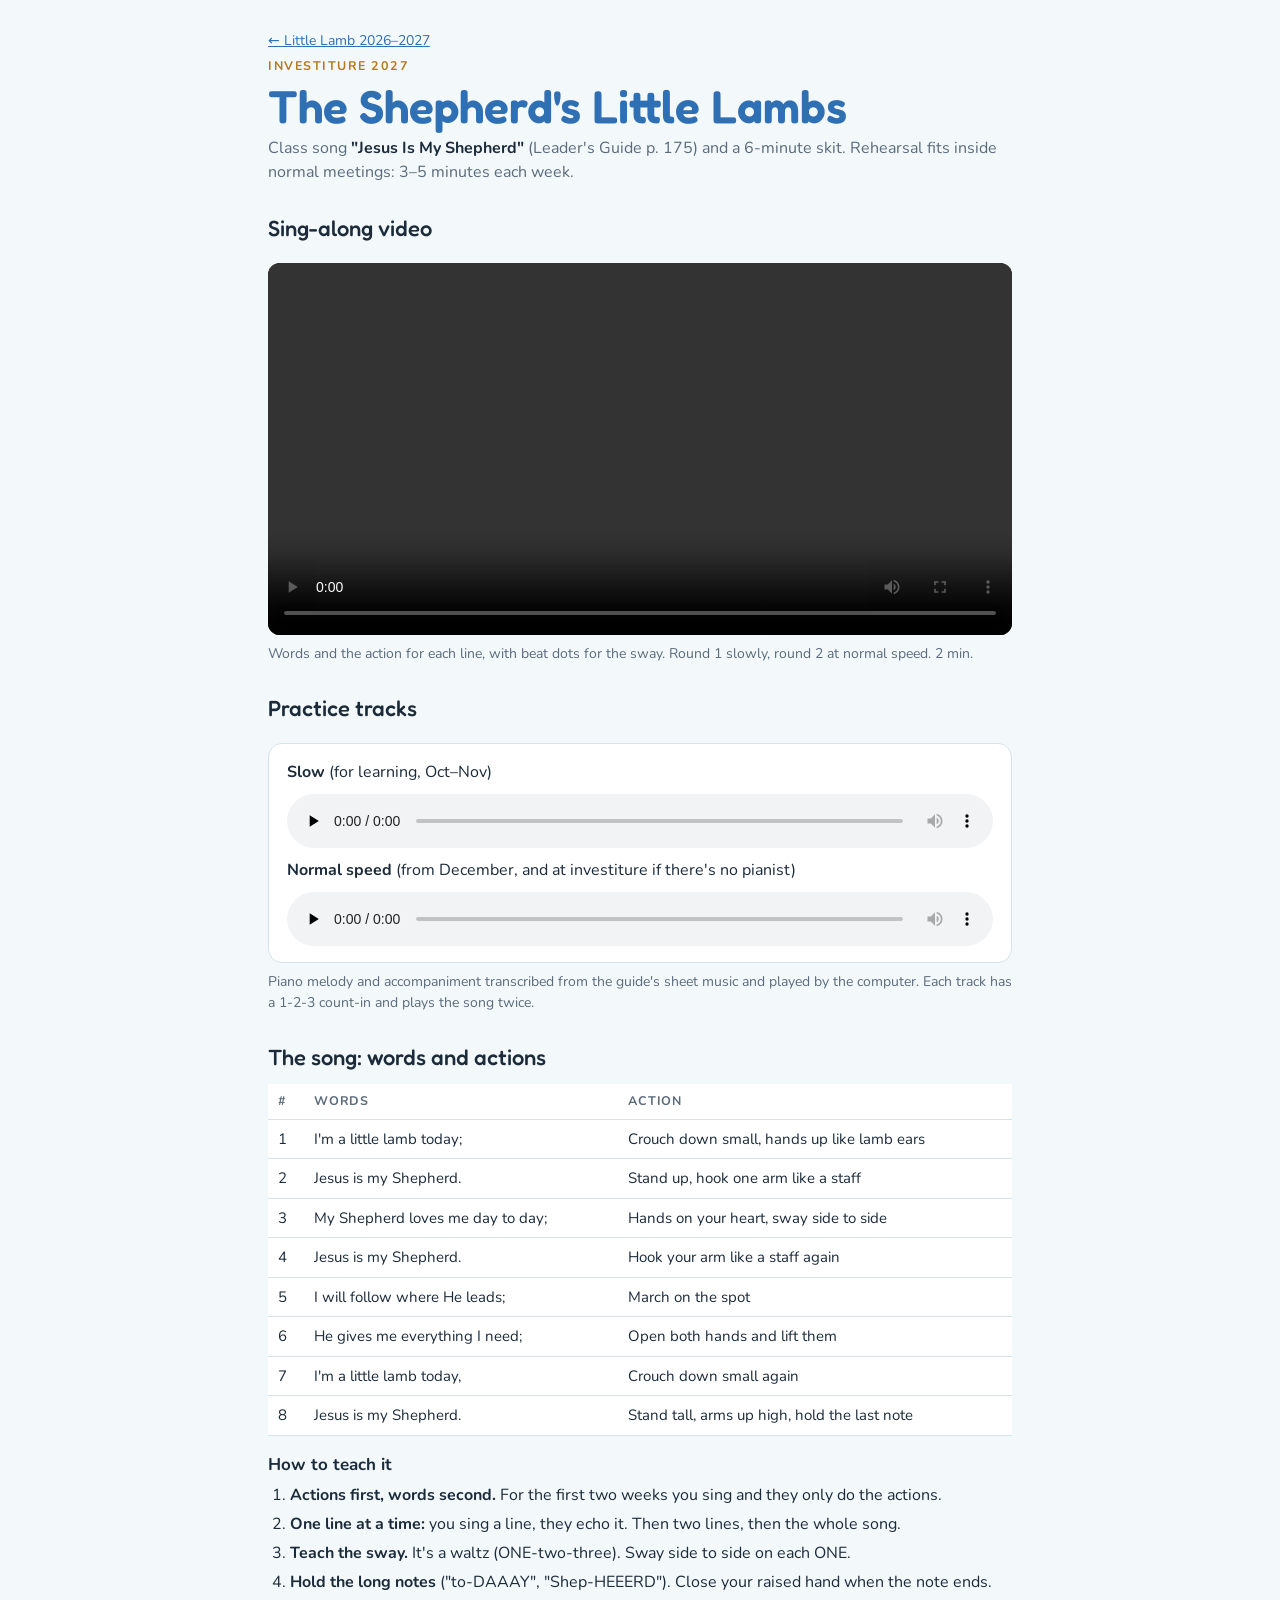
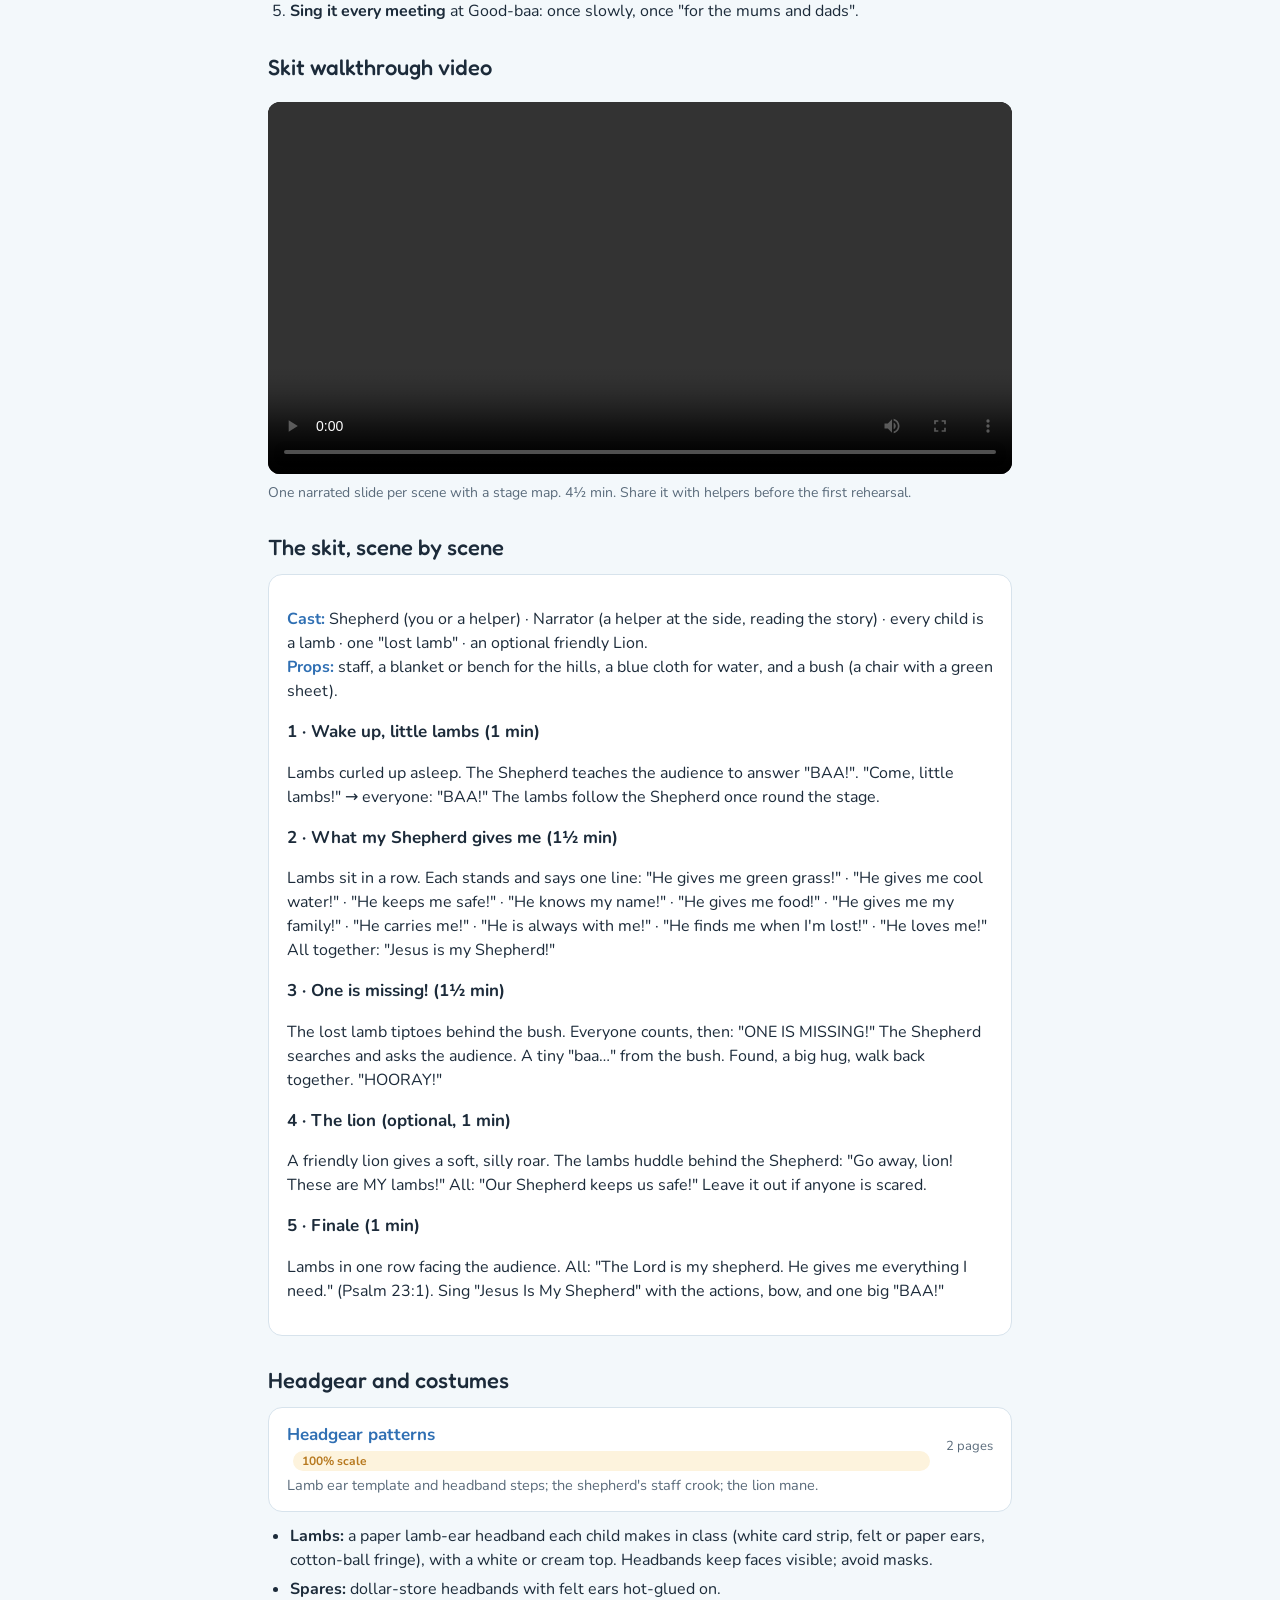
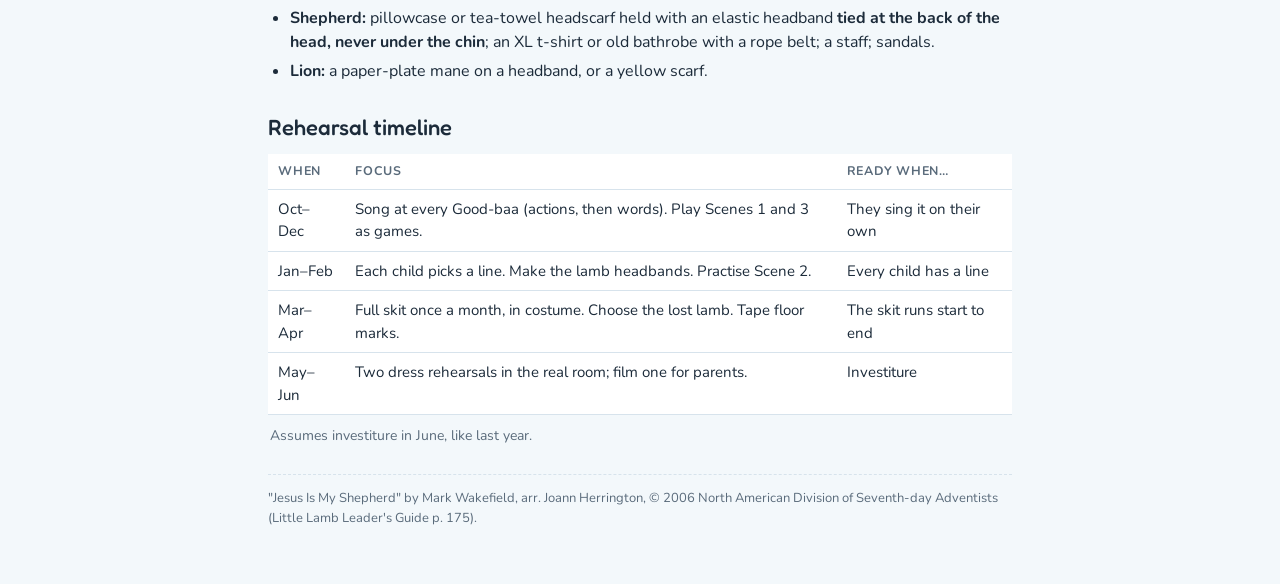
==== investiture/index.html @ 6e7b1fc1 "Little Lamb 2026-2027: Meeting 2 kit and investiture plan Co-Authored-By: Claude Opus 5.5 <noreply@a" ====
<!DOCTYPE html>
<html lang="en"><head><meta charset="utf-8"><meta name="viewport" content="width=device-width,initial-scale=1">
<title>Investiture 2027 Song and Skit</title>
<link rel="stylesheet" href="https://fonts.googleapis.com/css2?family=Fredoka:wght@500;600&family=Nunito:wght@400;600;700&display=swap">
<link rel="stylesheet" href="../style.css">
</head><body>
<div class="wrap">
  <header>
    <div class="crumb"><a href="../">← Little Lamb 2026–2027</a></div>
    <div class="eyebrow">Investiture 2027</div>
    <h1>The Shepherd's Little Lambs</h1>
    <p class="meta">Class song <b>"Jesus Is My Shepherd"</b> (Leader's Guide p. 175) and a 6-minute skit. Rehearsal fits inside normal meetings: 3–5 minutes each week.</p>
  </header>

  <section class="media">
    <h2>Sing-along video</h2>
    <video controls preload="metadata" src="song-singalong.mp4"></video>
    <div class="cap">Words and the action for each line, with beat dots for the sway. Round 1 slowly, round 2 at normal speed. 2 min.</div>
  </section>

  <section class="media">
    <h2>Practice tracks</h2>
    <div class="card" style="display:grid;gap:10px">
      <div><b>Slow</b> (for learning, Oct–Nov)</div>
      <audio controls preload="none" src="song-practice-slow.mp3"></audio>
      <div><b>Normal speed</b> (from December, and at investiture if there's no pianist)</div>
      <audio controls preload="none" src="song-practice-normal.mp3"></audio>
    </div>
    <div class="cap">Piano melody and accompaniment transcribed from the guide's sheet music and played by the computer. Each track has a 1-2-3 count-in and plays the song twice.</div>
  </section>

  <section>
    <h2>The song: words and actions</h2>
    <div class="tablewrap"><table>
      <tr><th>#</th><th>Words</th><th>Action</th></tr>
      <tr><td>1</td><td>I'm a little lamb today;</td><td>Crouch down small, hands up like lamb ears</td></tr>
      <tr><td>2</td><td>Jesus is my Shepherd.</td><td>Stand up, hook one arm like a staff</td></tr>
      <tr><td>3</td><td>My Shepherd loves me day to day;</td><td>Hands on your heart, sway side to side</td></tr>
      <tr><td>4</td><td>Jesus is my Shepherd.</td><td>Hook your arm like a staff again</td></tr>
      <tr><td>5</td><td>I will follow where He leads;</td><td>March on the spot</td></tr>
      <tr><td>6</td><td>He gives me everything I need;</td><td>Open both hands and lift them</td></tr>
      <tr><td>7</td><td>I'm a little lamb today,</td><td>Crouch down small again</td></tr>
      <tr><td>8</td><td>Jesus is my Shepherd.</td><td>Stand tall, arms up high, hold the last note</td></tr>
    </table></div>
    <h3>How to teach it</h3>
    <ol>
      <li><b>Actions first, words second.</b> For the first two weeks you sing and they only do the actions.</li>
      <li><b>One line at a time:</b> you sing a line, they echo it. Then two lines, then the whole song.</li>
      <li><b>Teach the sway.</b> It's a waltz (ONE-two-three). Sway side to side on each ONE.</li>
      <li><b>Hold the long notes</b> ("to-DAAAY", "Shep-HEEERD"). Close your raised hand when the note ends.</li>
      <li><b>Sing it every meeting</b> at Good-baa: once slowly, once "for the mums and dads".</li>
    </ol>
  </section>

  <section class="media">
    <h2>Skit walkthrough video</h2>
    <video controls preload="metadata" src="skit-walkthrough.mp4"></video>
    <div class="cap">One narrated slide per scene with a stage map. 4½ min. Share it with helpers before the first rehearsal.</div>
  </section>

  <section>
    <h2>The skit, scene by scene</h2>
    <div class="card say">
      <p><b>Cast:</b> Shepherd (you or a helper) · Narrator (a helper at the side, reading the story) · every child is a lamb · one "lost lamb" · an optional friendly Lion.<br>
      <b>Props:</b> staff, a blanket or bench for the hills, a blue cloth for water, and a bush (a chair with a green sheet).</p>
      <h3>1 · Wake up, little lambs (1 min)</h3>
      <p>Lambs curled up asleep. The Shepherd teaches the audience to answer "BAA!". "Come, little lambs!" → everyone: "BAA!" The lambs follow the Shepherd once round the stage.</p>
      <h3>2 · What my Shepherd gives me (1½ min)</h3>
      <p>Lambs sit in a row. Each stands and says one line: "He gives me green grass!" · "He gives me cool water!" · "He keeps me safe!" · "He knows my name!" · "He gives me food!" · "He gives me my family!" · "He carries me!" · "He is always with me!" · "He finds me when I'm lost!" · "He loves me!" All together: "Jesus is my Shepherd!"</p>
      <h3>3 · One is missing! (1½ min)</h3>
      <p>The lost lamb tiptoes behind the bush. Everyone counts, then: "ONE IS MISSING!" The Shepherd searches and asks the audience. A tiny "baa…" from the bush. Found, a big hug, walk back together. "HOORAY!"</p>
      <h3>4 · The lion (optional, 1 min)</h3>
      <p>A friendly lion gives a soft, silly roar. The lambs huddle behind the Shepherd: "Go away, lion! These are MY lambs!" All: "Our Shepherd keeps us safe!" Leave it out if anyone is scared.</p>
      <h3>5 · Finale (1 min)</h3>
      <p>Lambs in one row facing the audience. All: "The Lord is my shepherd. He gives me everything I need." (Psalm 23:1). Sing "Jesus Is My Shepherd" with the actions, bow, and one big "BAA!"</p>
    </div>
  </section>

  <section>
    <h2>Headgear and costumes</h2>
    <div class="list">
      <div class="row"><a href="headgear-patterns.pdf">Headgear patterns</a><span class="flag">100% scale</span><span class="pages">2 pages</span>
        <span class="what">Lamb ear template and headband steps; the shepherd's staff crook; the lion mane.</span></div>
    </div>
    <ul style="margin-top:12px">
      <li><b>Lambs:</b> a paper lamb-ear headband each child makes in class (white card strip, felt or paper ears, cotton-ball fringe), with a white or cream top. Headbands keep faces visible; avoid masks.</li>
      <li><b>Spares:</b> dollar-store headbands with felt ears hot-glued on.</li>
      <li><b>Shepherd:</b> pillowcase or tea-towel headscarf held with an elastic headband <b>tied at the back of the head, never under the chin</b>; an XL t-shirt or old bathrobe with a rope belt; a staff; sandals.</li>
      <li><b>Lion:</b> a paper-plate mane on a headband, or a yellow scarf.</li>
    </ul>
  </section>

  <section>
    <h2>Rehearsal timeline</h2>
    <div class="tablewrap"><table>
      <tr><th>When</th><th>Focus</th><th>Ready when…</th></tr>
      <tr><td>Oct–Dec</td><td>Song at every Good-baa (actions, then words). Play Scenes 1 and 3 as games.</td><td>They sing it on their own</td></tr>
      <tr><td>Jan–Feb</td><td>Each child picks a line. Make the lamb headbands. Practise Scene 2.</td><td>Every child has a line</td></tr>
      <tr><td>Mar–Apr</td><td>Full skit once a month, in costume. Choose the lost lamb. Tape floor marks.</td><td>The skit runs start to end</td></tr>
      <tr><td>May–Jun</td><td>Two dress rehearsals in the real room; film one for parents.</td><td>Investiture</td></tr>
    </table></div>
    <p class="note">Assumes investiture in June, like last year.</p>
  </section>

  <footer>"Jesus Is My Shepherd" by Mark Wakefield, arr. Joann Herrington, © 2006 North American Division of Seventh-day Adventists (Little Lamb Leader's Guide p. 175).</footer>
</div>
</body></html>
---- style.css ----
:root {
  --bg:#f3f8fb; --surface:#ffffff; --ink:#1c2b3a; --soft:#5a6b7b; --line:#d7e3ec;
  --sky:#2f6fb3; --meadow:#2f8a5b; --meadow-soft:#e4f3ea; --sun:#b7791f; --sun-soft:#fdf3dd;
}
@media (prefers-color-scheme: dark) {
  :root {
    color-scheme:dark;
    --bg:#0f1a24; --surface:#172532; --ink:#e6eef5; --soft:#9fb1c2; --line:#2a3b4b;
    --sky:#7fb6ee; --meadow:#6fcf9c; --meadow-soft:#16352a; --sun:#f0c060; --sun-soft:#3a2f16;
  }
}
* { box-sizing:border-box; }
body { margin:0; background:var(--bg); color:var(--ink); font-family:Nunito,"Segoe UI",system-ui,sans-serif; font-size:16px; line-height:1.5; }
.wrap { max-width:780px; margin:0 auto; padding-inline:18px; padding-block:30px 56px; display:grid; gap:28px; }
header { display:grid; gap:6px; }
.crumb { font-size:14px; } .crumb a { color:var(--sky); }
.eyebrow { font-size:12.5px; letter-spacing:.12em; text-transform:uppercase; color:var(--sun); font-weight:700; }
h1 { font-family:Fredoka,Nunito,system-ui,sans-serif; font-weight:600; font-size:clamp(32px,7vw,46px); line-height:1.05; margin:0; color:var(--sky); text-wrap:balance; }
.meta { color:var(--soft); margin:0; } .meta b { color:var(--ink); }
h2 { font-family:Fredoka,Nunito,system-ui,sans-serif; font-weight:500; font-size:22px; margin:0 0 10px; }
h3 { font-size:17px; margin:16px 0 6px; }
.hero {
  display:flex; flex-wrap:wrap; gap:14px 20px; align-items:center; justify-content:space-between;
  background:var(--meadow-soft); border:1.5px solid var(--meadow); border-radius:16px; padding:18px 20px;
}
.hero p { margin:4px 0 0; color:var(--soft); max-width:46ch; } .hero h2 { margin:0; color:var(--meadow); }
.btn { display:inline-block; background:var(--meadow); color:var(--surface); text-decoration:none; font-weight:700; padding:12px 22px; border-radius:999px; white-space:nowrap; }
a:focus-visible { outline:3px solid var(--sun); outline-offset:3px; }
.list { background:var(--surface); border:1px solid var(--line); border-radius:14px; overflow:hidden; }
.row { display:grid; grid-template-columns:1fr auto; gap:4px 16px; align-items:center; padding:14px 18px; border-top:1px solid var(--line); }
.row:first-child { border-top:none; }
.row a { color:var(--sky); font-weight:700; text-decoration:none; font-size:17px; } .row a:hover { text-decoration:underline; }
.row .what { color:var(--soft); font-size:14.5px; grid-column:1; }
.row .pages { grid-row:1 / span 2; grid-column:2; font-size:13px; color:var(--soft); white-space:nowrap; }
.flag { display:inline-block; margin-left:6px; font-size:12px; font-weight:700; color:var(--sun); background:var(--sun-soft); border-radius:999px; padding:1px 9px; vertical-align:2px; }
.note { font-size:14px; color:var(--soft); margin:10px 2px 0; }
ol, ul { margin:0; padding-left:22px; display:grid; gap:5px; }
.card { background:var(--surface); border:1px solid var(--line); border-radius:14px; padding:16px 18px; }
video, audio { width:100%; border-radius:12px; display:block; }
video { background:#000; }
.media { display:grid; gap:8px; }
.media .cap { font-size:14px; color:var(--soft); }
.tablewrap { overflow-x:auto; }
table { border-collapse:collapse; width:100%; font-size:15px; background:var(--surface); }
th, td { text-align:left; vertical-align:top; padding:8px 10px; border-bottom:1px solid var(--line); }
th { font-size:12.5px; text-transform:uppercase; letter-spacing:.06em; color:var(--soft); }
.say b { color:var(--sky); }
footer { font-size:13px; color:var(--soft); border-top:1px dashed var(--line); padding-top:14px; }
@media (max-width:480px) { .row { grid-template-columns:1fr; } .row .pages { grid-row:auto; grid-column:1; } }
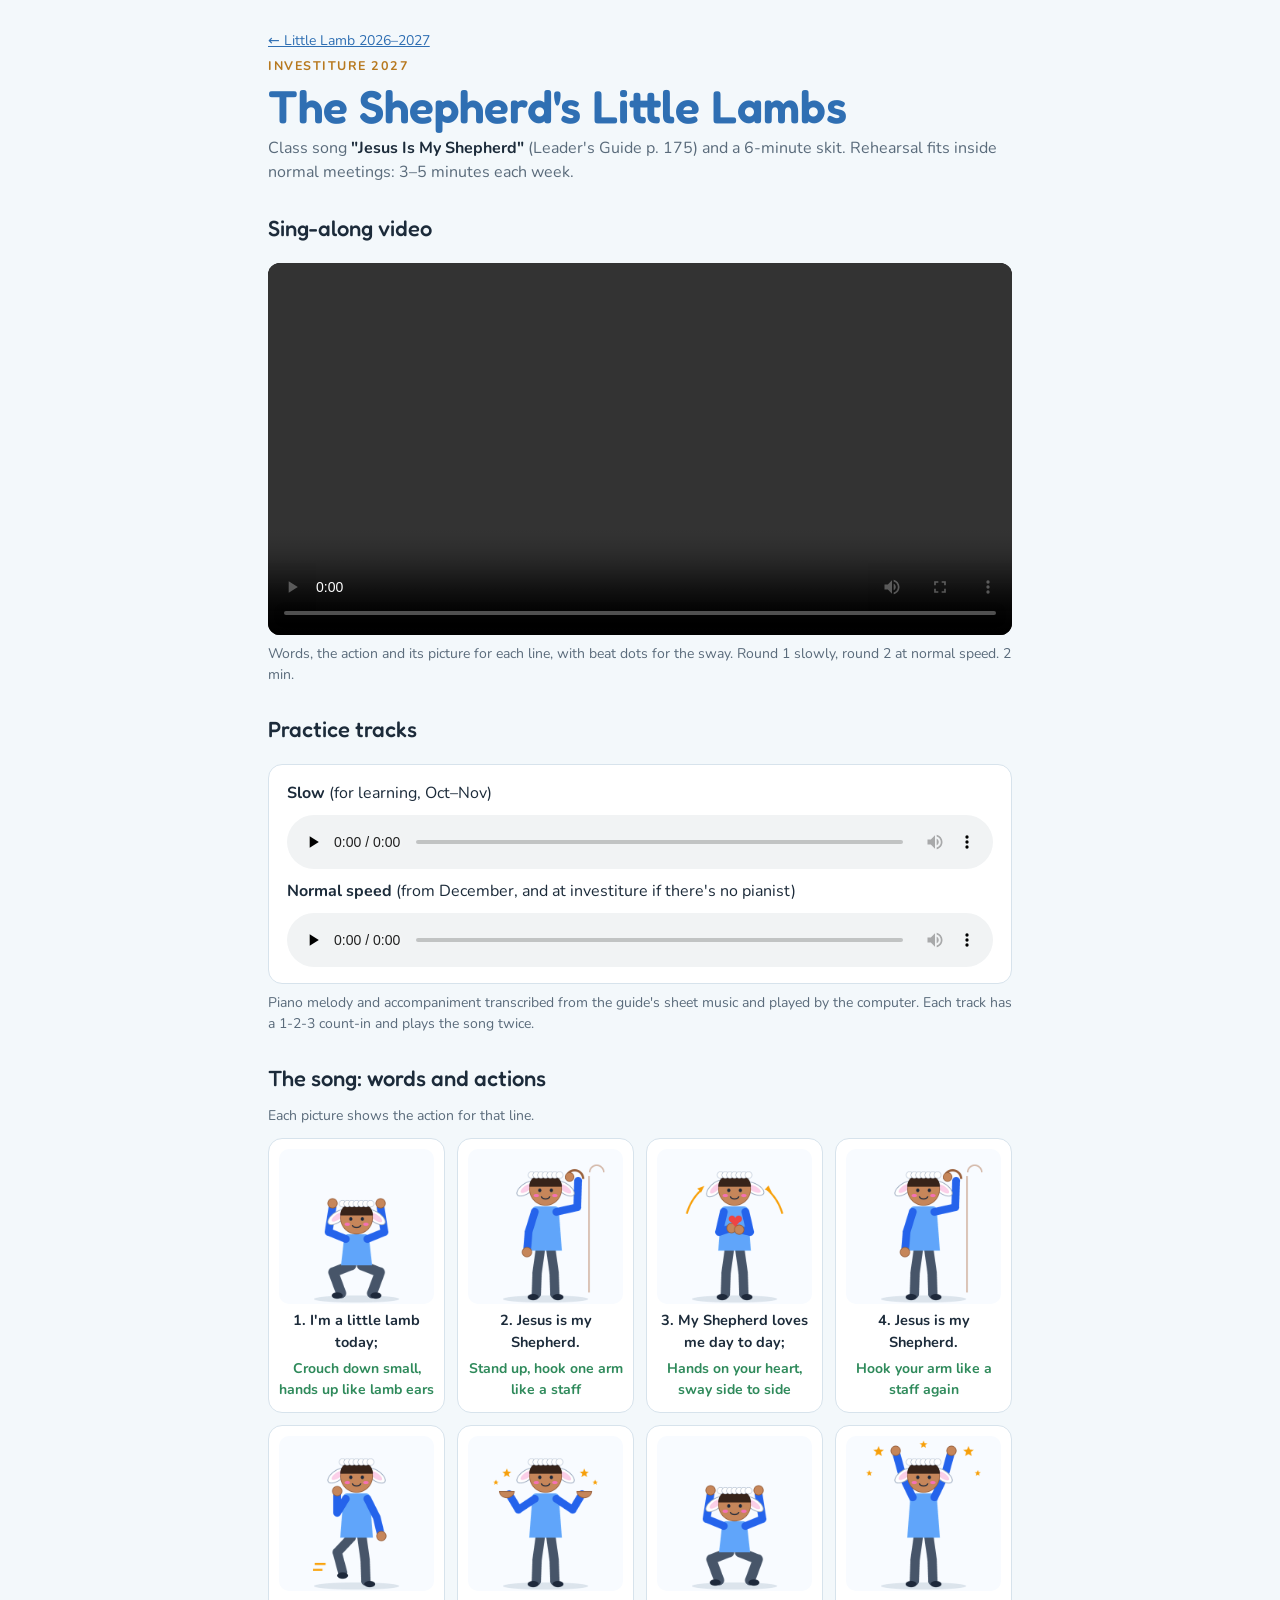
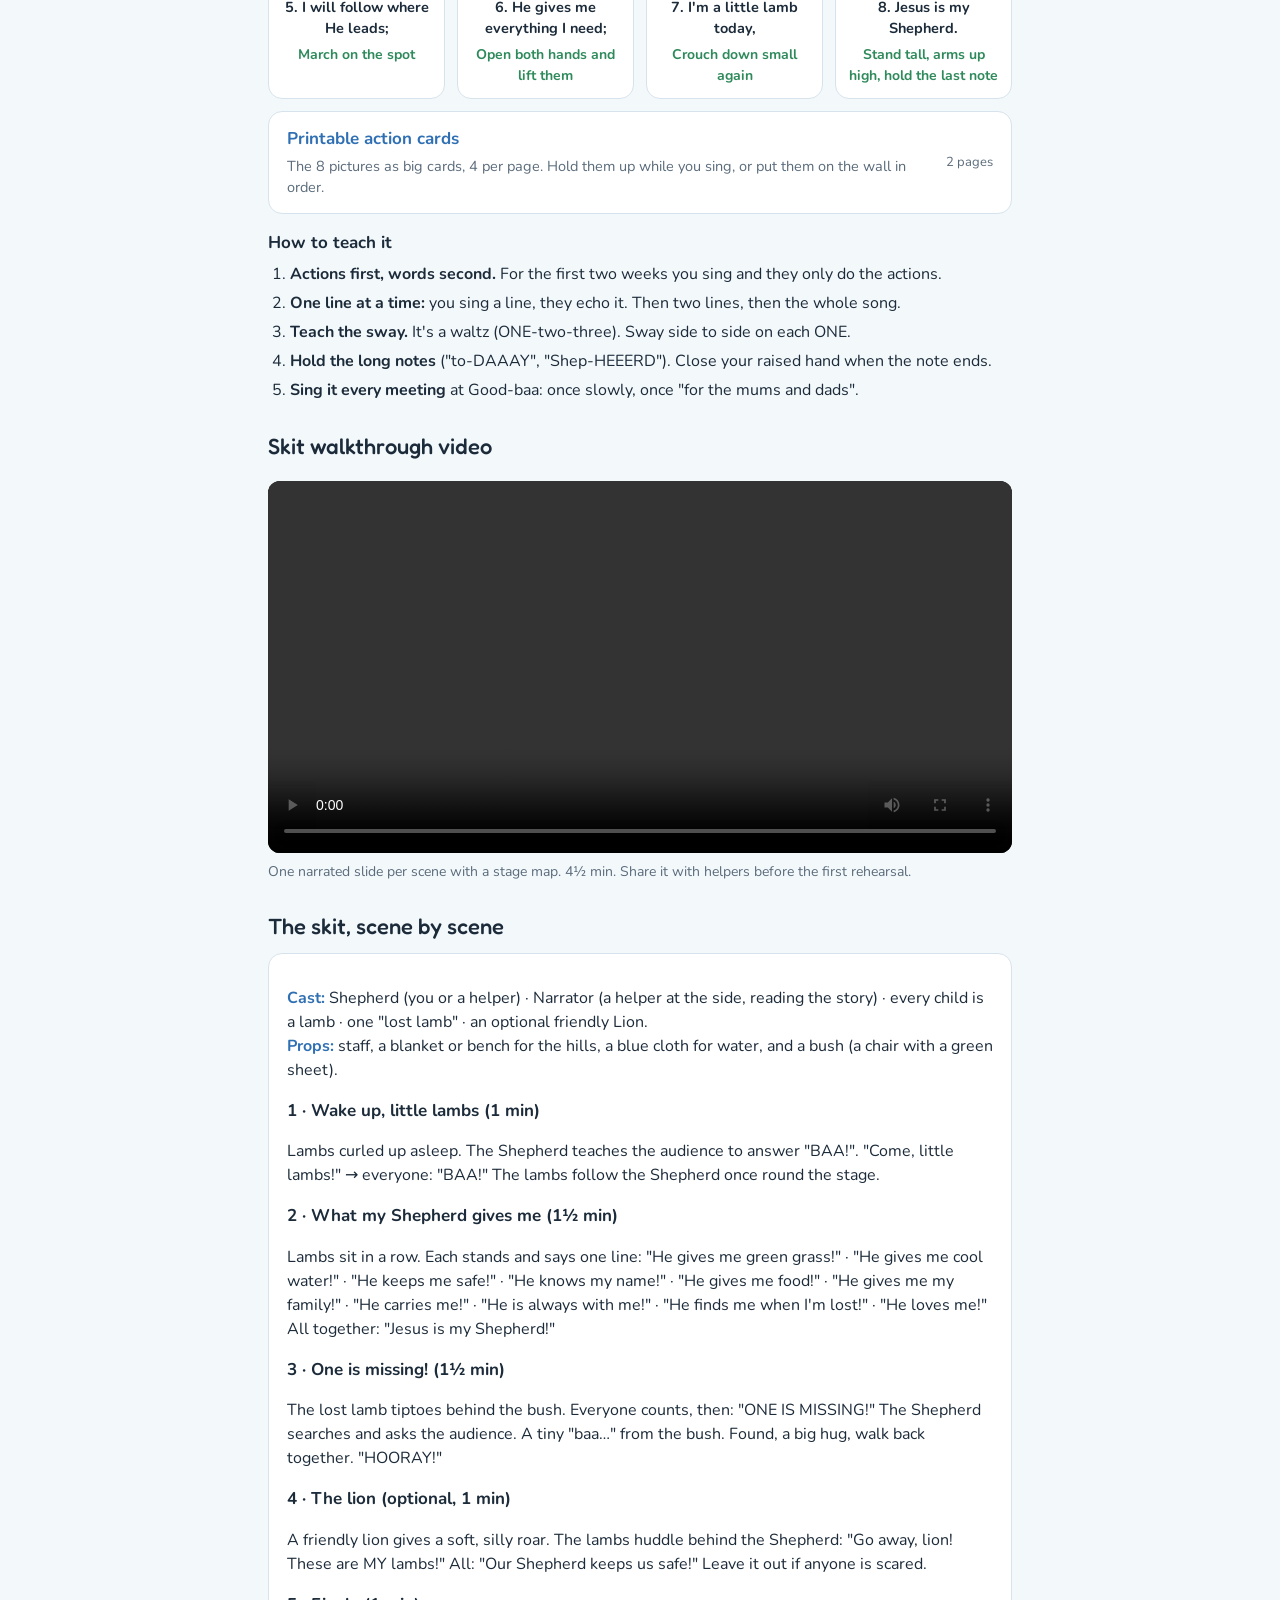
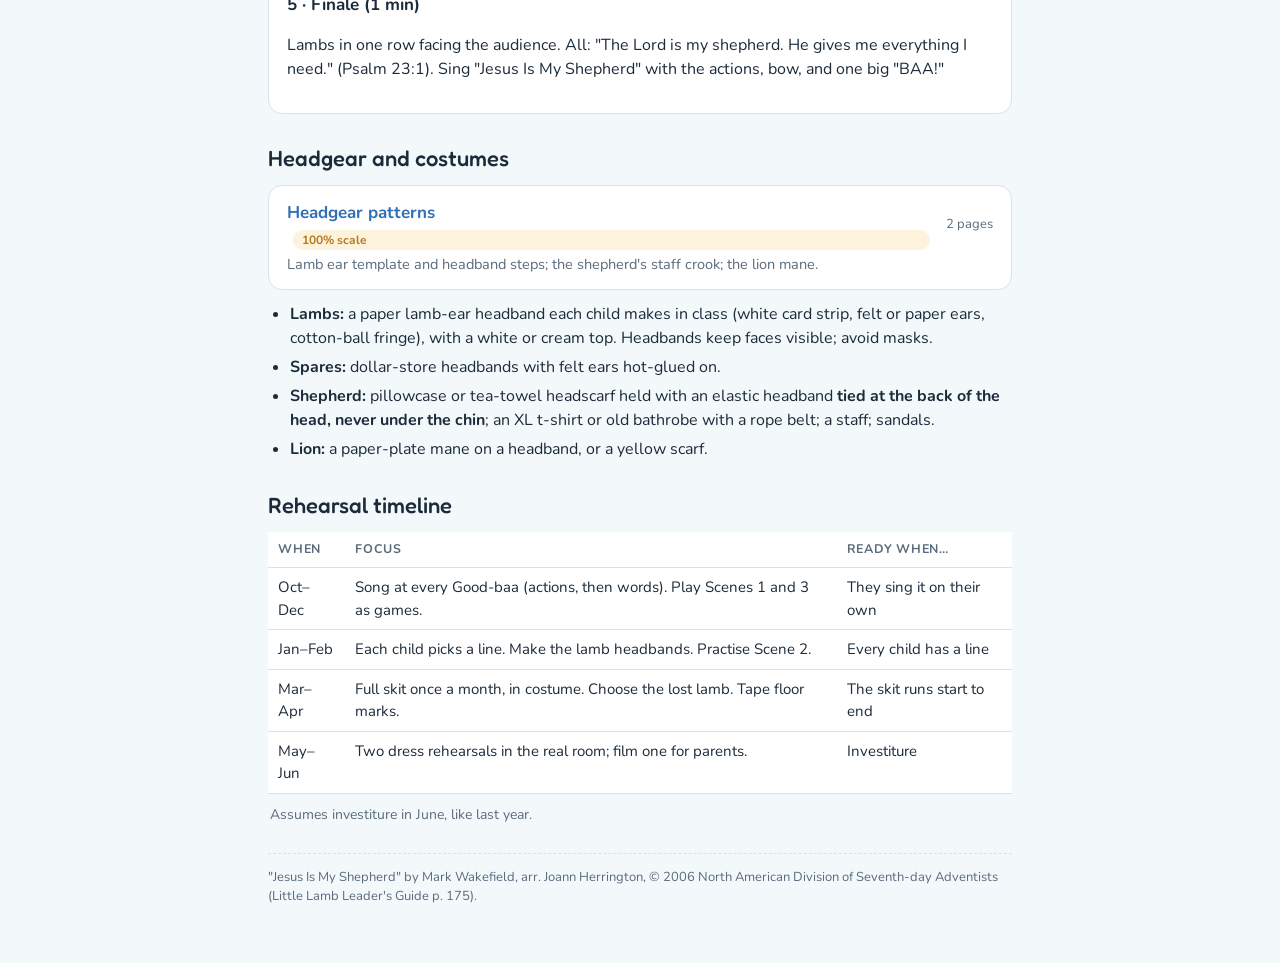
==== commit d43f914c: "Investiture: action pictures, printable action cards, sing-along video with pictures Co-Authored-By:" ====
--- a/investiture/index.html
+++ b/investiture/index.html
@@ -1,107 +1,108 @@
-<!DOCTYPE html>
-<html lang="en"><head><meta charset="utf-8"><meta name="viewport" content="width=device-width,initial-scale=1">
-<title>Investiture 2027 Song and Skit</title>
-<link rel="stylesheet" href="https://fonts.googleapis.com/css2?family=Fredoka:wght@500;600&family=Nunito:wght@400;600;700&display=swap">
-<link rel="stylesheet" href="../style.css">
-</head><body>
-<div class="wrap">
-  <header>
-    <div class="crumb"><a href="../">← Little Lamb 2026–2027</a></div>
-    <div class="eyebrow">Investiture 2027</div>
-    <h1>The Shepherd's Little Lambs</h1>
-    <p class="meta">Class song <b>"Jesus Is My Shepherd"</b> (Leader's Guide p. 175) and a 6-minute skit. Rehearsal fits inside normal meetings: 3–5 minutes each week.</p>
-  </header>
-
-  <section class="media">
-    <h2>Sing-along video</h2>
-    <video controls preload="metadata" src="song-singalong.mp4"></video>
-    <div class="cap">Words and the action for each line, with beat dots for the sway. Round 1 slowly, round 2 at normal speed. 2 min.</div>
-  </section>
-
-  <section class="media">
-    <h2>Practice tracks</h2>
-    <div class="card" style="display:grid;gap:10px">
-      <div><b>Slow</b> (for learning, Oct–Nov)</div>
-      <audio controls preload="none" src="song-practice-slow.mp3"></audio>
-      <div><b>Normal speed</b> (from December, and at investiture if there's no pianist)</div>
-      <audio controls preload="none" src="song-practice-normal.mp3"></audio>
-    </div>
-    <div class="cap">Piano melody and accompaniment transcribed from the guide's sheet music and played by the computer. Each track has a 1-2-3 count-in and plays the song twice.</div>
-  </section>
-
-  <section>
-    <h2>The song: words and actions</h2>
-    <div class="tablewrap"><table>
-      <tr><th>#</th><th>Words</th><th>Action</th></tr>
-      <tr><td>1</td><td>I'm a little lamb today;</td><td>Crouch down small, hands up like lamb ears</td></tr>
-      <tr><td>2</td><td>Jesus is my Shepherd.</td><td>Stand up, hook one arm like a staff</td></tr>
-      <tr><td>3</td><td>My Shepherd loves me day to day;</td><td>Hands on your heart, sway side to side</td></tr>
-      <tr><td>4</td><td>Jesus is my Shepherd.</td><td>Hook your arm like a staff again</td></tr>
-      <tr><td>5</td><td>I will follow where He leads;</td><td>March on the spot</td></tr>
-      <tr><td>6</td><td>He gives me everything I need;</td><td>Open both hands and lift them</td></tr>
-      <tr><td>7</td><td>I'm a little lamb today,</td><td>Crouch down small again</td></tr>
-      <tr><td>8</td><td>Jesus is my Shepherd.</td><td>Stand tall, arms up high, hold the last note</td></tr>
-    </table></div>
-    <h3>How to teach it</h3>
-    <ol>
-      <li><b>Actions first, words second.</b> For the first two weeks you sing and they only do the actions.</li>
-      <li><b>One line at a time:</b> you sing a line, they echo it. Then two lines, then the whole song.</li>
-      <li><b>Teach the sway.</b> It's a waltz (ONE-two-three). Sway side to side on each ONE.</li>
-      <li><b>Hold the long notes</b> ("to-DAAAY", "Shep-HEEERD"). Close your raised hand when the note ends.</li>
-      <li><b>Sing it every meeting</b> at Good-baa: once slowly, once "for the mums and dads".</li>
-    </ol>
-  </section>
-
-  <section class="media">
-    <h2>Skit walkthrough video</h2>
-    <video controls preload="metadata" src="skit-walkthrough.mp4"></video>
-    <div class="cap">One narrated slide per scene with a stage map. 4½ min. Share it with helpers before the first rehearsal.</div>
-  </section>
-
-  <section>
-    <h2>The skit, scene by scene</h2>
-    <div class="card say">
-      <p><b>Cast:</b> Shepherd (you or a helper) · Narrator (a helper at the side, reading the story) · every child is a lamb · one "lost lamb" · an optional friendly Lion.<br>
-      <b>Props:</b> staff, a blanket or bench for the hills, a blue cloth for water, and a bush (a chair with a green sheet).</p>
-      <h3>1 · Wake up, little lambs (1 min)</h3>
-      <p>Lambs curled up asleep. The Shepherd teaches the audience to answer "BAA!". "Come, little lambs!" → everyone: "BAA!" The lambs follow the Shepherd once round the stage.</p>
-      <h3>2 · What my Shepherd gives me (1½ min)</h3>
-      <p>Lambs sit in a row. Each stands and says one line: "He gives me green grass!" · "He gives me cool water!" · "He keeps me safe!" · "He knows my name!" · "He gives me food!" · "He gives me my family!" · "He carries me!" · "He is always with me!" · "He finds me when I'm lost!" · "He loves me!" All together: "Jesus is my Shepherd!"</p>
-      <h3>3 · One is missing! (1½ min)</h3>
-      <p>The lost lamb tiptoes behind the bush. Everyone counts, then: "ONE IS MISSING!" The Shepherd searches and asks the audience. A tiny "baa…" from the bush. Found, a big hug, walk back together. "HOORAY!"</p>
-      <h3>4 · The lion (optional, 1 min)</h3>
-      <p>A friendly lion gives a soft, silly roar. The lambs huddle behind the Shepherd: "Go away, lion! These are MY lambs!" All: "Our Shepherd keeps us safe!" Leave it out if anyone is scared.</p>
-      <h3>5 · Finale (1 min)</h3>
-      <p>Lambs in one row facing the audience. All: "The Lord is my shepherd. He gives me everything I need." (Psalm 23:1). Sing "Jesus Is My Shepherd" with the actions, bow, and one big "BAA!"</p>
-    </div>
-  </section>
-
-  <section>
-    <h2>Headgear and costumes</h2>
-    <div class="list">
-      <div class="row"><a href="headgear-patterns.pdf">Headgear patterns</a><span class="flag">100% scale</span><span class="pages">2 pages</span>
-        <span class="what">Lamb ear template and headband steps; the shepherd's staff crook; the lion mane.</span></div>
-    </div>
-    <ul style="margin-top:12px">
-      <li><b>Lambs:</b> a paper lamb-ear headband each child makes in class (white card strip, felt or paper ears, cotton-ball fringe), with a white or cream top. Headbands keep faces visible; avoid masks.</li>
-      <li><b>Spares:</b> dollar-store headbands with felt ears hot-glued on.</li>
-      <li><b>Shepherd:</b> pillowcase or tea-towel headscarf held with an elastic headband <b>tied at the back of the head, never under the chin</b>; an XL t-shirt or old bathrobe with a rope belt; a staff; sandals.</li>
-      <li><b>Lion:</b> a paper-plate mane on a headband, or a yellow scarf.</li>
-    </ul>
-  </section>
-
-  <section>
-    <h2>Rehearsal timeline</h2>
-    <div class="tablewrap"><table>
-      <tr><th>When</th><th>Focus</th><th>Ready when…</th></tr>
-      <tr><td>Oct–Dec</td><td>Song at every Good-baa (actions, then words). Play Scenes 1 and 3 as games.</td><td>They sing it on their own</td></tr>
-      <tr><td>Jan–Feb</td><td>Each child picks a line. Make the lamb headbands. Practise Scene 2.</td><td>Every child has a line</td></tr>
-      <tr><td>Mar–Apr</td><td>Full skit once a month, in costume. Choose the lost lamb. Tape floor marks.</td><td>The skit runs start to end</td></tr>
-      <tr><td>May–Jun</td><td>Two dress rehearsals in the real room; film one for parents.</td><td>Investiture</td></tr>
-    </table></div>
-    <p class="note">Assumes investiture in June, like last year.</p>
-  </section>
-
-  <footer>"Jesus Is My Shepherd" by Mark Wakefield, arr. Joann Herrington, © 2006 North American Division of Seventh-day Adventists (Little Lamb Leader's Guide p. 175).</footer>
-</div>
-</body></html>
+<!DOCTYPE html>
+<html lang="en"><head><meta charset="utf-8"><meta name="viewport" content="width=device-width,initial-scale=1">
+<title>Investiture 2027 Song and Skit</title>
+<link rel="stylesheet" href="https://fonts.googleapis.com/css2?family=Fredoka:wght@500;600&family=Nunito:wght@400;600;700&display=swap">
+<link rel="stylesheet" href="../style.css">
+</head><body>
+<div class="wrap">
+  <header>
+    <div class="crumb"><a href="../">← Little Lamb 2026–2027</a></div>
+    <div class="eyebrow">Investiture 2027</div>
+    <h1>The Shepherd's Little Lambs</h1>
+    <p class="meta">Class song <b>"Jesus Is My Shepherd"</b> (Leader's Guide p. 175) and a 6-minute skit. Rehearsal fits inside normal meetings: 3–5 minutes each week.</p>
+  </header>
+
+  <section class="media">
+    <h2>Sing-along video</h2>
+    <video controls preload="metadata" src="song-singalong.mp4"></video>
+    <div class="cap">Words, the action and its picture for each line, with beat dots for the sway. Round 1 slowly, round 2 at normal speed. 2 min.</div>
+  </section>
+
+  <section class="media">
+    <h2>Practice tracks</h2>
+    <div class="card" style="display:grid;gap:10px">
+      <div><b>Slow</b> (for learning, Oct–Nov)</div>
+      <audio controls preload="none" src="song-practice-slow.mp3"></audio>
+      <div><b>Normal speed</b> (from December, and at investiture if there's no pianist)</div>
+      <audio controls preload="none" src="song-practice-normal.mp3"></audio>
+    </div>
+    <div class="cap">Piano melody and accompaniment transcribed from the guide's sheet music and played by the computer. Each track has a 1-2-3 count-in and plays the song twice.</div>
+  </section>
+
+  <section>
+    <h2>The song: words and actions</h2>
+    <p class="note" style="margin:0 0 12px">Each picture shows the action for that line.</p>
+    <div class="actions">
+      <figure><img src="actions/crouch.png" alt="Crouch down small, hands up like lamb ears" width="200" height="200"><figcaption><b>1. I'm a little lamb today;</b><span>Crouch down small, hands up like lamb ears</span></figcaption></figure>
+      <figure><img src="actions/staff.png" alt="Stand up, hook one arm like a staff" width="200" height="200"><figcaption><b>2. Jesus is my Shepherd.</b><span>Stand up, hook one arm like a staff</span></figcaption></figure>
+      <figure><img src="actions/heart.png" alt="Hands on your heart, sway side to side" width="200" height="200"><figcaption><b>3. My Shepherd loves me day to day;</b><span>Hands on your heart, sway side to side</span></figcaption></figure>
+      <figure><img src="actions/staff.png" alt="Hook your arm like a staff again" width="200" height="200"><figcaption><b>4. Jesus is my Shepherd.</b><span>Hook your arm like a staff again</span></figcaption></figure>
+      <figure><img src="actions/march.png" alt="March on the spot" width="200" height="200"><figcaption><b>5. I will follow where He leads;</b><span>March on the spot</span></figcaption></figure>
+      <figure><img src="actions/open.png" alt="Open both hands and lift them" width="200" height="200"><figcaption><b>6. He gives me everything I need;</b><span>Open both hands and lift them</span></figcaption></figure>
+      <figure><img src="actions/crouch.png" alt="Crouch down small again" width="200" height="200"><figcaption><b>7. I'm a little lamb today,</b><span>Crouch down small again</span></figcaption></figure>
+      <figure><img src="actions/armsup.png" alt="Stand tall, arms up high, hold the last note" width="200" height="200"><figcaption><b>8. Jesus is my Shepherd.</b><span>Stand tall, arms up high, hold the last note</span></figcaption></figure>
+    </div>
+    <div class="list" style="margin-top:12px"><div class="row"><a href="action-cards.pdf">Printable action cards</a><span class="pages">2 pages</span><span class="what">The 8 pictures as big cards, 4 per page. Hold them up while you sing, or put them on the wall in order.</span></div></div>
+    <h3>How to teach it</h3>
+    <ol>
+      <li><b>Actions first, words second.</b> For the first two weeks you sing and they only do the actions.</li>
+      <li><b>One line at a time:</b> you sing a line, they echo it. Then two lines, then the whole song.</li>
+      <li><b>Teach the sway.</b> It's a waltz (ONE-two-three). Sway side to side on each ONE.</li>
+      <li><b>Hold the long notes</b> ("to-DAAAY", "Shep-HEEERD"). Close your raised hand when the note ends.</li>
+      <li><b>Sing it every meeting</b> at Good-baa: once slowly, once "for the mums and dads".</li>
+    </ol>
+  </section>
+
+  <section class="media">
+    <h2>Skit walkthrough video</h2>
+    <video controls preload="metadata" src="skit-walkthrough.mp4"></video>
+    <div class="cap">One narrated slide per scene with a stage map. 4½ min. Share it with helpers before the first rehearsal.</div>
+  </section>
+
+  <section>
+    <h2>The skit, scene by scene</h2>
+    <div class="card say">
+      <p><b>Cast:</b> Shepherd (you or a helper) · Narrator (a helper at the side, reading the story) · every child is a lamb · one "lost lamb" · an optional friendly Lion.<br>
+      <b>Props:</b> staff, a blanket or bench for the hills, a blue cloth for water, and a bush (a chair with a green sheet).</p>
+      <h3>1 · Wake up, little lambs (1 min)</h3>
+      <p>Lambs curled up asleep. The Shepherd teaches the audience to answer "BAA!". "Come, little lambs!" → everyone: "BAA!" The lambs follow the Shepherd once round the stage.</p>
+      <h3>2 · What my Shepherd gives me (1½ min)</h3>
+      <p>Lambs sit in a row. Each stands and says one line: "He gives me green grass!" · "He gives me cool water!" · "He keeps me safe!" · "He knows my name!" · "He gives me food!" · "He gives me my family!" · "He carries me!" · "He is always with me!" · "He finds me when I'm lost!" · "He loves me!" All together: "Jesus is my Shepherd!"</p>
+      <h3>3 · One is missing! (1½ min)</h3>
+      <p>The lost lamb tiptoes behind the bush. Everyone counts, then: "ONE IS MISSING!" The Shepherd searches and asks the audience. A tiny "baa…" from the bush. Found, a big hug, walk back together. "HOORAY!"</p>
+      <h3>4 · The lion (optional, 1 min)</h3>
+      <p>A friendly lion gives a soft, silly roar. The lambs huddle behind the Shepherd: "Go away, lion! These are MY lambs!" All: "Our Shepherd keeps us safe!" Leave it out if anyone is scared.</p>
+      <h3>5 · Finale (1 min)</h3>
+      <p>Lambs in one row facing the audience. All: "The Lord is my shepherd. He gives me everything I need." (Psalm 23:1). Sing "Jesus Is My Shepherd" with the actions, bow, and one big "BAA!"</p>
+    </div>
+  </section>
+
+  <section>
+    <h2>Headgear and costumes</h2>
+    <div class="list">
+      <div class="row"><a href="headgear-patterns.pdf">Headgear patterns</a><span class="flag">100% scale</span><span class="pages">2 pages</span>
+        <span class="what">Lamb ear template and headband steps; the shepherd's staff crook; the lion mane.</span></div>
+    </div>
+    <ul style="margin-top:12px">
+      <li><b>Lambs:</b> a paper lamb-ear headband each child makes in class (white card strip, felt or paper ears, cotton-ball fringe), with a white or cream top. Headbands keep faces visible; avoid masks.</li>
+      <li><b>Spares:</b> dollar-store headbands with felt ears hot-glued on.</li>
+      <li><b>Shepherd:</b> pillowcase or tea-towel headscarf held with an elastic headband <b>tied at the back of the head, never under the chin</b>; an XL t-shirt or old bathrobe with a rope belt; a staff; sandals.</li>
+      <li><b>Lion:</b> a paper-plate mane on a headband, or a yellow scarf.</li>
+    </ul>
+  </section>
+
+  <section>
+    <h2>Rehearsal timeline</h2>
+    <div class="tablewrap"><table>
+      <tr><th>When</th><th>Focus</th><th>Ready when…</th></tr>
+      <tr><td>Oct–Dec</td><td>Song at every Good-baa (actions, then words). Play Scenes 1 and 3 as games.</td><td>They sing it on their own</td></tr>
+      <tr><td>Jan–Feb</td><td>Each child picks a line. Make the lamb headbands. Practise Scene 2.</td><td>Every child has a line</td></tr>
+      <tr><td>Mar–Apr</td><td>Full skit once a month, in costume. Choose the lost lamb. Tape floor marks.</td><td>The skit runs start to end</td></tr>
+      <tr><td>May–Jun</td><td>Two dress rehearsals in the real room; film one for parents.</td><td>Investiture</td></tr>
+    </table></div>
+    <p class="note">Assumes investiture in June, like last year.</p>
+  </section>
+
+  <footer>"Jesus Is My Shepherd" by Mark Wakefield, arr. Joann Herrington, © 2006 North American Division of Seventh-day Adventists (Little Lamb Leader's Guide p. 175).</footer>
+</div>
+</body></html>
--- a/style.css
+++ b/style.css
@@ -1,49 +1,54 @@
-:root {
-  --bg:#f3f8fb; --surface:#ffffff; --ink:#1c2b3a; --soft:#5a6b7b; --line:#d7e3ec;
-  --sky:#2f6fb3; --meadow:#2f8a5b; --meadow-soft:#e4f3ea; --sun:#b7791f; --sun-soft:#fdf3dd;
-}
-@media (prefers-color-scheme: dark) {
-  :root {
-    color-scheme:dark;
-    --bg:#0f1a24; --surface:#172532; --ink:#e6eef5; --soft:#9fb1c2; --line:#2a3b4b;
-    --sky:#7fb6ee; --meadow:#6fcf9c; --meadow-soft:#16352a; --sun:#f0c060; --sun-soft:#3a2f16;
-  }
-}
-* { box-sizing:border-box; }
-body { margin:0; background:var(--bg); color:var(--ink); font-family:Nunito,"Segoe UI",system-ui,sans-serif; font-size:16px; line-height:1.5; }
-.wrap { max-width:780px; margin:0 auto; padding-inline:18px; padding-block:30px 56px; display:grid; gap:28px; }
-header { display:grid; gap:6px; }
-.crumb { font-size:14px; } .crumb a { color:var(--sky); }
-.eyebrow { font-size:12.5px; letter-spacing:.12em; text-transform:uppercase; color:var(--sun); font-weight:700; }
-h1 { font-family:Fredoka,Nunito,system-ui,sans-serif; font-weight:600; font-size:clamp(32px,7vw,46px); line-height:1.05; margin:0; color:var(--sky); text-wrap:balance; }
-.meta { color:var(--soft); margin:0; } .meta b { color:var(--ink); }
-h2 { font-family:Fredoka,Nunito,system-ui,sans-serif; font-weight:500; font-size:22px; margin:0 0 10px; }
-h3 { font-size:17px; margin:16px 0 6px; }
-.hero {
-  display:flex; flex-wrap:wrap; gap:14px 20px; align-items:center; justify-content:space-between;
-  background:var(--meadow-soft); border:1.5px solid var(--meadow); border-radius:16px; padding:18px 20px;
-}
-.hero p { margin:4px 0 0; color:var(--soft); max-width:46ch; } .hero h2 { margin:0; color:var(--meadow); }
-.btn { display:inline-block; background:var(--meadow); color:var(--surface); text-decoration:none; font-weight:700; padding:12px 22px; border-radius:999px; white-space:nowrap; }
-a:focus-visible { outline:3px solid var(--sun); outline-offset:3px; }
-.list { background:var(--surface); border:1px solid var(--line); border-radius:14px; overflow:hidden; }
-.row { display:grid; grid-template-columns:1fr auto; gap:4px 16px; align-items:center; padding:14px 18px; border-top:1px solid var(--line); }
-.row:first-child { border-top:none; }
-.row a { color:var(--sky); font-weight:700; text-decoration:none; font-size:17px; } .row a:hover { text-decoration:underline; }
-.row .what { color:var(--soft); font-size:14.5px; grid-column:1; }
-.row .pages { grid-row:1 / span 2; grid-column:2; font-size:13px; color:var(--soft); white-space:nowrap; }
-.flag { display:inline-block; margin-left:6px; font-size:12px; font-weight:700; color:var(--sun); background:var(--sun-soft); border-radius:999px; padding:1px 9px; vertical-align:2px; }
-.note { font-size:14px; color:var(--soft); margin:10px 2px 0; }
-ol, ul { margin:0; padding-left:22px; display:grid; gap:5px; }
-.card { background:var(--surface); border:1px solid var(--line); border-radius:14px; padding:16px 18px; }
-video, audio { width:100%; border-radius:12px; display:block; }
-video { background:#000; }
-.media { display:grid; gap:8px; }
-.media .cap { font-size:14px; color:var(--soft); }
-.tablewrap { overflow-x:auto; }
-table { border-collapse:collapse; width:100%; font-size:15px; background:var(--surface); }
-th, td { text-align:left; vertical-align:top; padding:8px 10px; border-bottom:1px solid var(--line); }
-th { font-size:12.5px; text-transform:uppercase; letter-spacing:.06em; color:var(--soft); }
-.say b { color:var(--sky); }
-footer { font-size:13px; color:var(--soft); border-top:1px dashed var(--line); padding-top:14px; }
-@media (max-width:480px) { .row { grid-template-columns:1fr; } .row .pages { grid-row:auto; grid-column:1; } }
+:root {
+  --bg:#f3f8fb; --surface:#ffffff; --ink:#1c2b3a; --soft:#5a6b7b; --line:#d7e3ec;
+  --sky:#2f6fb3; --meadow:#2f8a5b; --meadow-soft:#e4f3ea; --sun:#b7791f; --sun-soft:#fdf3dd;
+}
+@media (prefers-color-scheme: dark) {
+  :root {
+    color-scheme:dark;
+    --bg:#0f1a24; --surface:#172532; --ink:#e6eef5; --soft:#9fb1c2; --line:#2a3b4b;
+    --sky:#7fb6ee; --meadow:#6fcf9c; --meadow-soft:#16352a; --sun:#f0c060; --sun-soft:#3a2f16;
+  }
+}
+* { box-sizing:border-box; }
+body { margin:0; background:var(--bg); color:var(--ink); font-family:Nunito,"Segoe UI",system-ui,sans-serif; font-size:16px; line-height:1.5; }
+.wrap { max-width:780px; margin:0 auto; padding-inline:18px; padding-block:30px 56px; display:grid; gap:28px; }
+header { display:grid; gap:6px; }
+.crumb { font-size:14px; } .crumb a { color:var(--sky); }
+.eyebrow { font-size:12.5px; letter-spacing:.12em; text-transform:uppercase; color:var(--sun); font-weight:700; }
+h1 { font-family:Fredoka,Nunito,system-ui,sans-serif; font-weight:600; font-size:clamp(32px,7vw,46px); line-height:1.05; margin:0; color:var(--sky); text-wrap:balance; }
+.meta { color:var(--soft); margin:0; } .meta b { color:var(--ink); }
+h2 { font-family:Fredoka,Nunito,system-ui,sans-serif; font-weight:500; font-size:22px; margin:0 0 10px; }
+h3 { font-size:17px; margin:16px 0 6px; }
+.hero {
+  display:flex; flex-wrap:wrap; gap:14px 20px; align-items:center; justify-content:space-between;
+  background:var(--meadow-soft); border:1.5px solid var(--meadow); border-radius:16px; padding:18px 20px;
+}
+.hero p { margin:4px 0 0; color:var(--soft); max-width:46ch; } .hero h2 { margin:0; color:var(--meadow); }
+.btn { display:inline-block; background:var(--meadow); color:var(--surface); text-decoration:none; font-weight:700; padding:12px 22px; border-radius:999px; white-space:nowrap; }
+a:focus-visible { outline:3px solid var(--sun); outline-offset:3px; }
+.list { background:var(--surface); border:1px solid var(--line); border-radius:14px; overflow:hidden; }
+.row { display:grid; grid-template-columns:1fr auto; gap:4px 16px; align-items:center; padding:14px 18px; border-top:1px solid var(--line); }
+.row:first-child { border-top:none; }
+.row a { color:var(--sky); font-weight:700; text-decoration:none; font-size:17px; } .row a:hover { text-decoration:underline; }
+.row .what { color:var(--soft); font-size:14.5px; grid-column:1; }
+.row .pages { grid-row:1 / span 2; grid-column:2; font-size:13px; color:var(--soft); white-space:nowrap; }
+.flag { display:inline-block; margin-left:6px; font-size:12px; font-weight:700; color:var(--sun); background:var(--sun-soft); border-radius:999px; padding:1px 9px; vertical-align:2px; }
+.note { font-size:14px; color:var(--soft); margin:10px 2px 0; }
+ol, ul { margin:0; padding-left:22px; display:grid; gap:5px; }
+.card { background:var(--surface); border:1px solid var(--line); border-radius:14px; padding:16px 18px; }
+video, audio { width:100%; border-radius:12px; display:block; }
+video { background:#000; }
+.media { display:grid; gap:8px; }
+.media .cap { font-size:14px; color:var(--soft); }
+.tablewrap { overflow-x:auto; }
+table { border-collapse:collapse; width:100%; font-size:15px; background:var(--surface); }
+th, td { text-align:left; vertical-align:top; padding:8px 10px; border-bottom:1px solid var(--line); }
+th { font-size:12.5px; text-transform:uppercase; letter-spacing:.06em; color:var(--soft); }
+.say b { color:var(--sky); }
+footer { font-size:13px; color:var(--soft); border-top:1px dashed var(--line); padding-top:14px; }
+@media (max-width:480px) { .row { grid-template-columns:1fr; } .row .pages { grid-row:auto; grid-column:1; } }
+.actions { display:grid; grid-template-columns:repeat(auto-fill, minmax(165px, 1fr)); gap:12px; }
+.actions figure { margin:0; background:var(--surface); border:1px solid var(--line); border-radius:14px; padding:10px 10px 12px; text-align:center; }
+.actions img { width:100%; max-width:200px; height:auto; display:block; margin:0 auto; background:#f8fbff; border-radius:10px; }
+.actions figcaption { display:grid; gap:4px; font-size:14.5px; margin-top:6px; }
+.actions figcaption span { color:var(--meadow); font-weight:700; font-size:14px; }
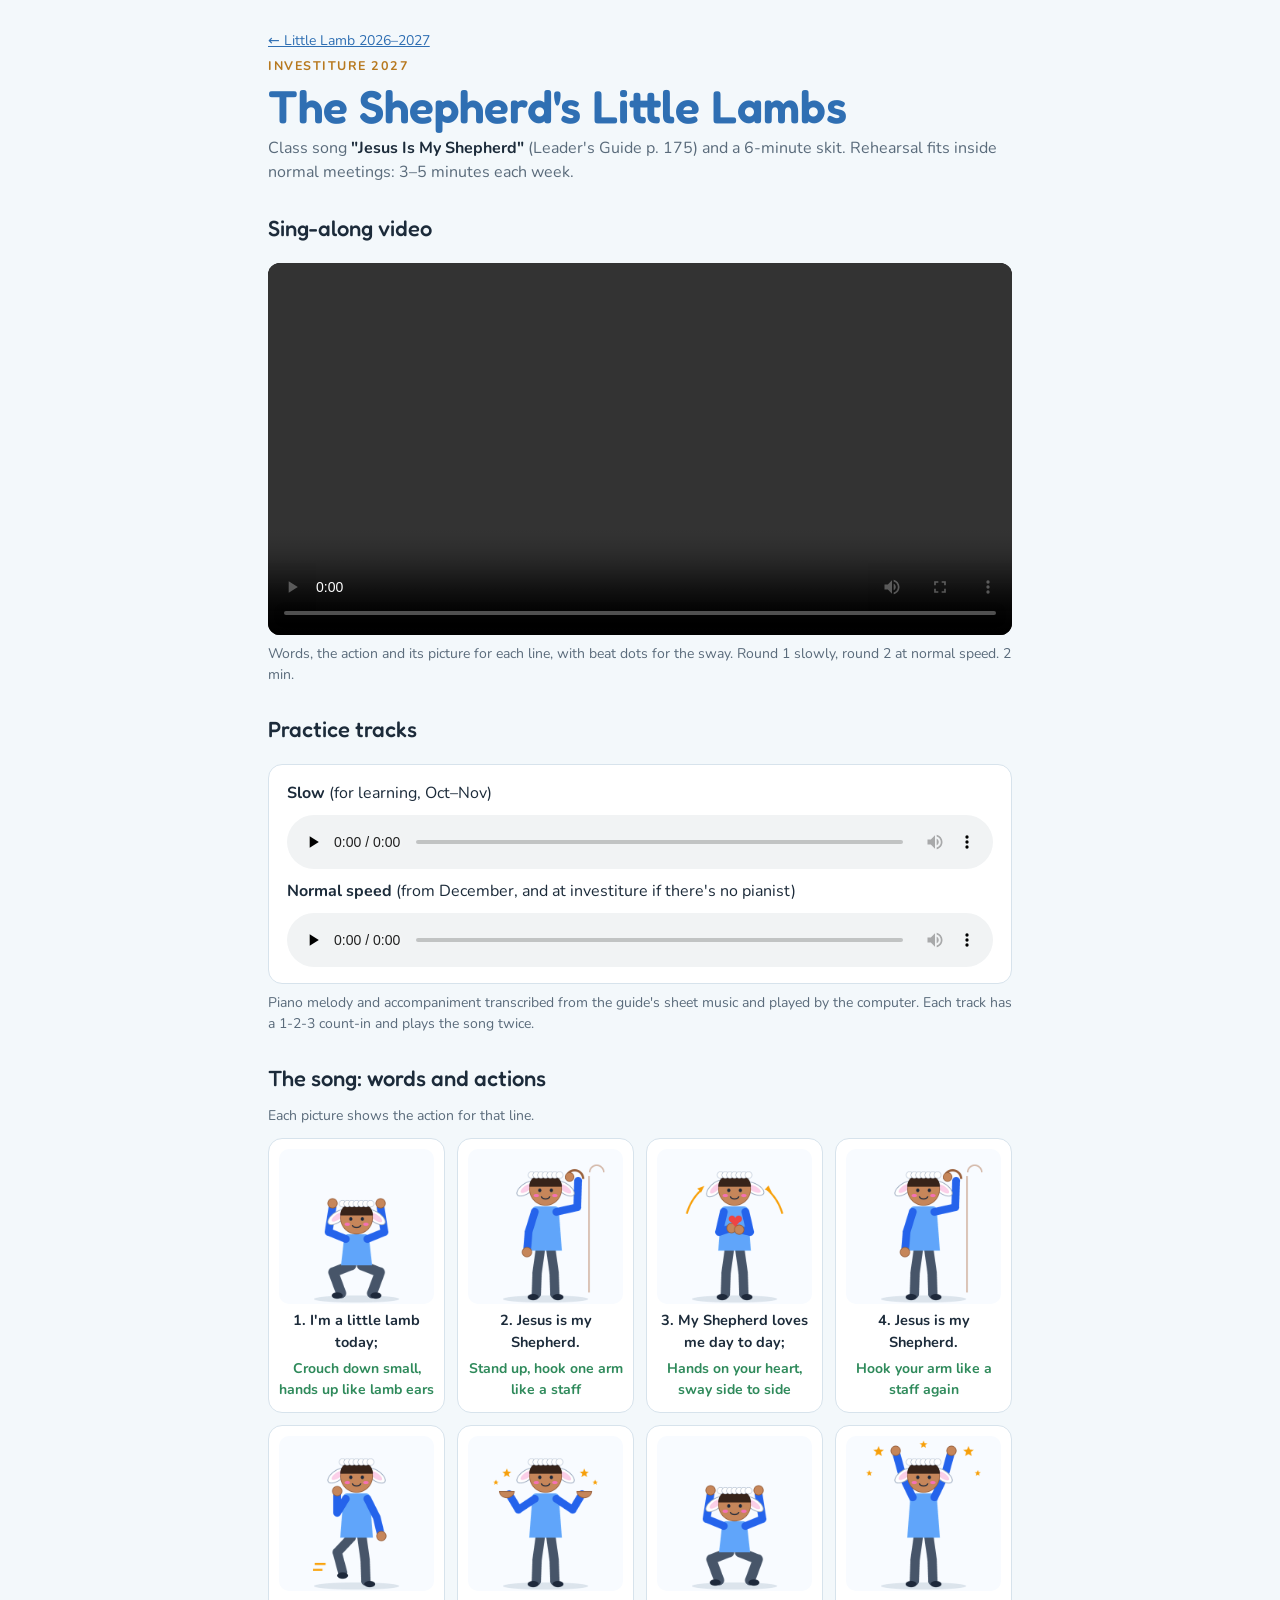
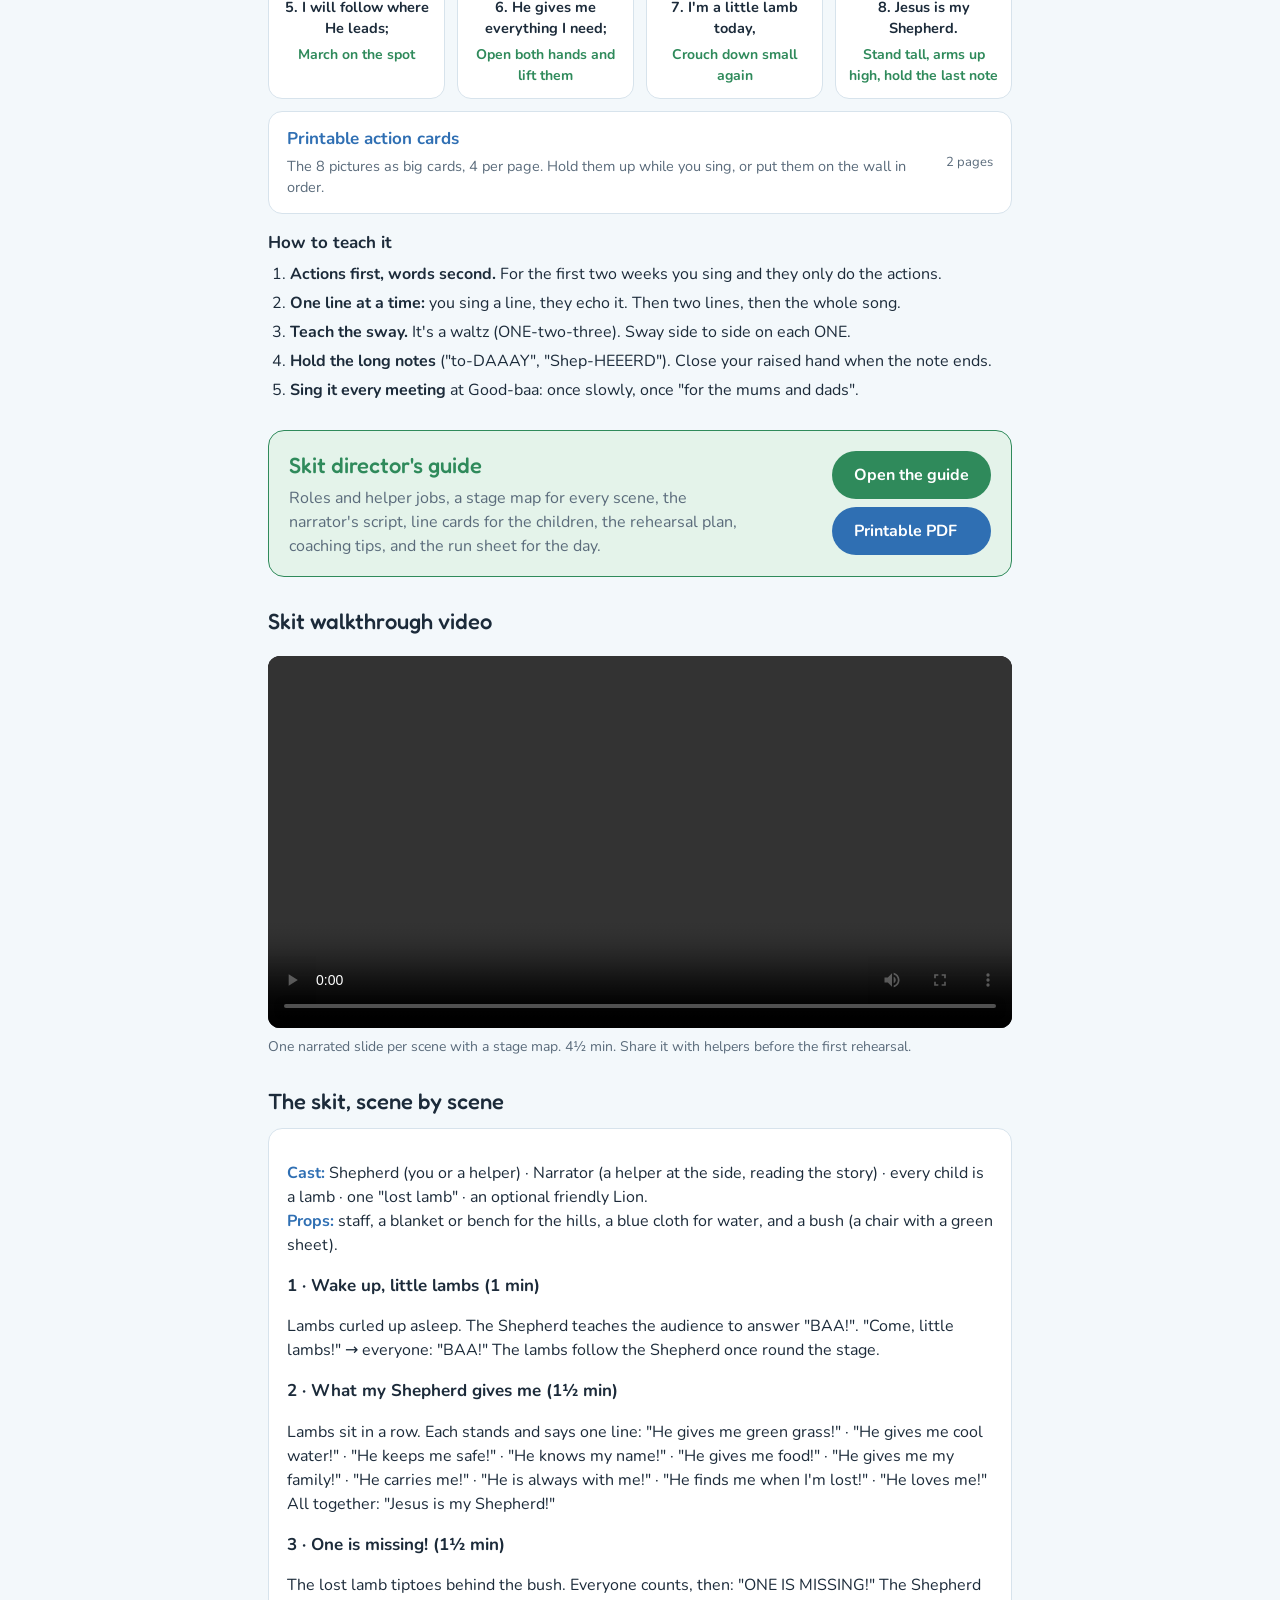
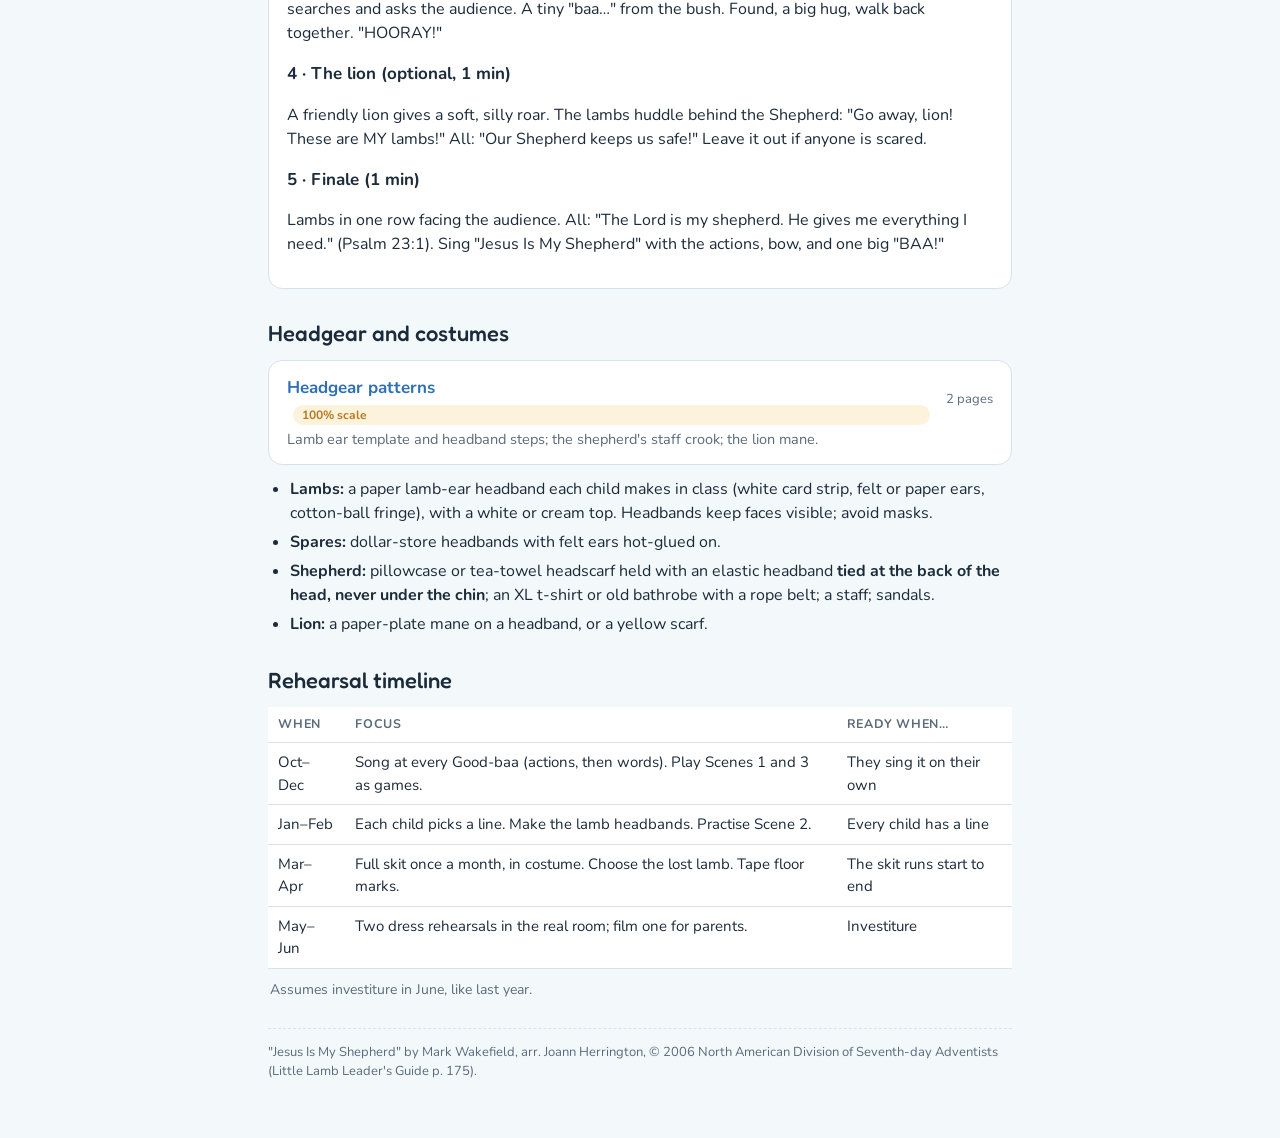
==== commit 8b99f14d: "Investiture: skit director's guide with stage maps, narrator script, line cards Co-Authored-By: Clau" ====
--- a/investiture/index.html
+++ b/investiture/index.html
@@ -53,6 +53,17 @@
     </ol>
   </section>
 
+  <section class="hero">
+    <div>
+      <h2>Skit director's guide</h2>
+      <p>Roles and helper jobs, a stage map for every scene, the narrator's script, line cards for the children, the rehearsal plan, coaching tips, and the run sheet for the day.</p>
+    </div>
+    <div style="display:grid;gap:8px">
+      <a class="btn" href="skit-guide.html">Open the guide</a>
+      <a class="btn" style="background:var(--sky)" href="skit-guide.pdf">Printable PDF</a>
+    </div>
+  </section>
+
   <section class="media">
     <h2>Skit walkthrough video</h2>
     <video controls preload="metadata" src="skit-walkthrough.mp4"></video>
